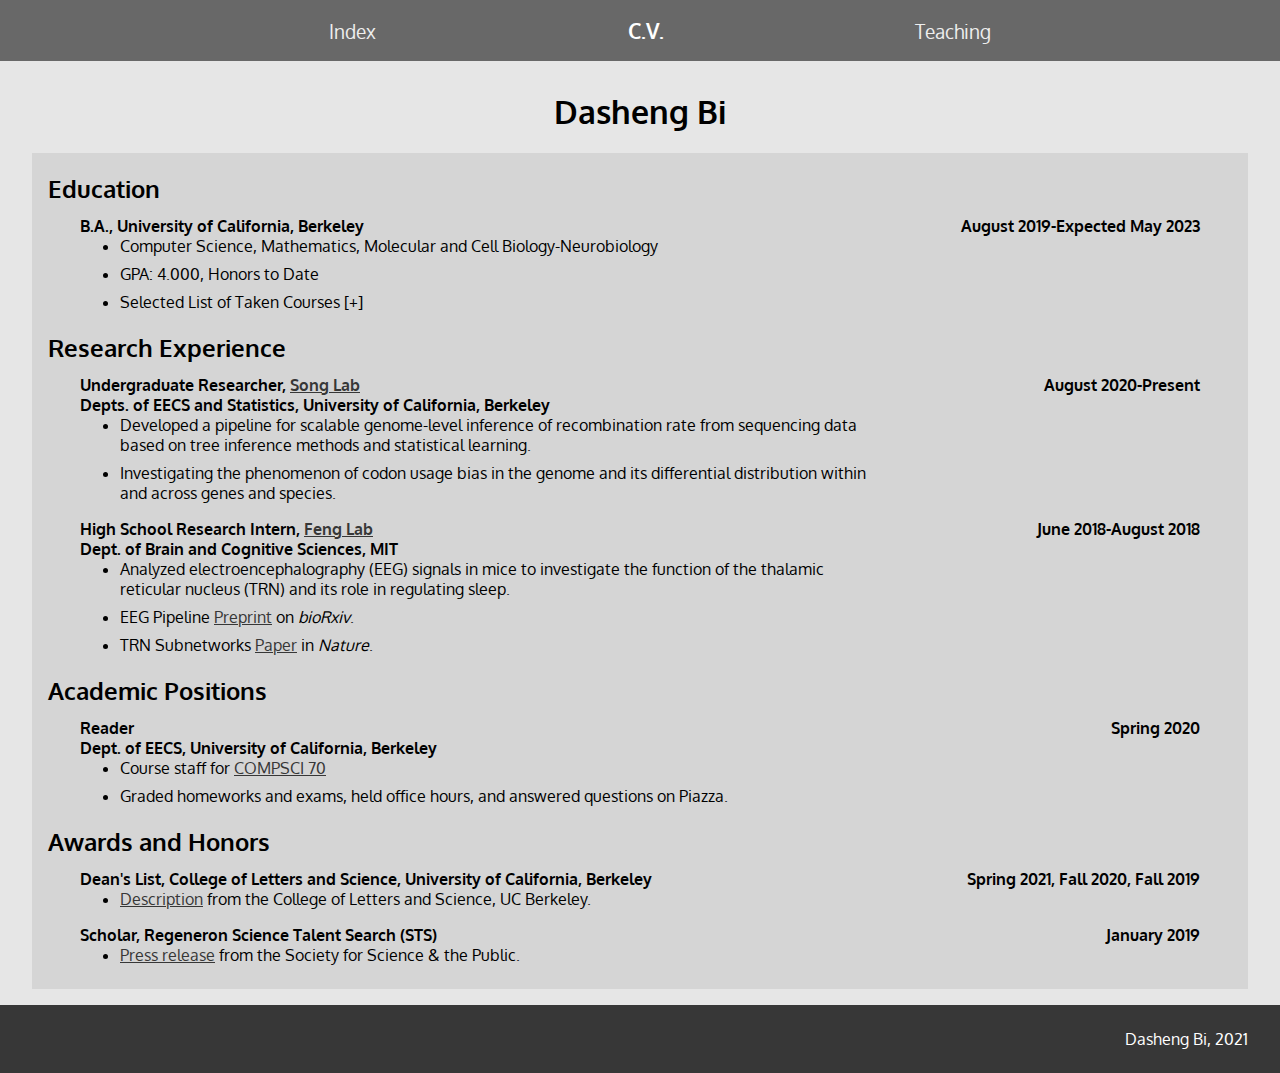
==== cv.html @ 56d829d6 "change cs70 link, comment future info" ====
<!DOCTYPE html>
<html>
<head>
	<title>
		Dasheng Bi-C.V.
	</title>
	<meta charset="utf-8">
	<link rel="stylesheet" type="text/css" href="style.css">
	<script src="script.js" async></script>
</head>

<body>
	<div class="navcont">
		<ul class="nav">
			<li class="nav"><a href="index.html">Index</a></li>
			<li class="nav"><a class="curr_nav">C.V.</a></li>
			<li class="nav"><a href="teaching.html">Teaching</a></li>
		</ul>
	</div>
	<div class="card">
		<center>
			<h1>Dasheng Bi</h1>
		</center>
		<div class="subcard">
			<h2 class="cvtitle">Education</h2>
			<div class="indent">
				<h4 class="lralign cvitem">
					B.A., University of California, Berkeley
					<span>August 2019-Expected May 2023</span>
				</h4>
				<ul class="cvlist">
					<li>Computer Science, Mathematics, Molecular and Cell Biology-Neurobiology</li>
					<li>GPA: 4.000, Honors to Date</li>
					<li id="courses_taken">
						<a class="expand">
							Selected List of Taken Courses
						</a>
						<div class="expandcontent">
							<table>
								<tr>
									<th>Computer Science</th>
									<th>Mathematics</th>
									<th>Natural Sciences</th>
								</tr>
								<tr>
									<td>
										COMPSCI 61
										<a href="https://inst.eecs.berkeley.edu/~cs61a/su20/" class="texta">A</a>
										/
										<a href="https://inst.eecs.berkeley.edu/~cs61b/sp20/" class="texta">B</a>
										/
										<a href="https://inst.eecs.berkeley.edu/~cs61c/fa20/" class="texta">C</a>
										<br>
										(Program Structures, Data Structures, Machine Structures)
									</td>
									<td>
										MATH
										<a href="https://classes.berkeley.edu/content/2020-spring-math-h53-001-lec-001" class="texta">H53</a>
										<br>
										(Honors Multivariable Calculus)
									</td>
									<td>
										PHYSICS 5
										<a href="https://classes.berkeley.edu/content/2020-spring-physics-5a-001-lec-001" class="texta">A</a>
										/
										<a href="https://classes.berkeley.edu/content/2020-fall-physics-5b-001-lec-001" class="texta">B</a>
										/
										<a href="https://classes.berkeley.edu/content/2020-fall-physics-5b-001-lec-001" class="texta">BL</a>
										<br>
										(Mechanics and Relativity, Electromagnetism and Optics, Lab)
									</td>
								</tr>
								<tr>
									<td>
										COMPSCI <a href="https://inst.eecs.berkeley.edu/~cs70/su20/" class="texta">70</a>
										<br>
										(Discrete Math and Probability Theory)
									</td>
									<td>
										MATH <a href="https://math.berkeley.edu/~nikhil/courses/54.s20/" class="texta">54</a>
										<br>
										(Linear Algebra and Differential Equations)
									</td>
									<td>
										CHEM 3<a href="https://classes.berkeley.edu/content/2020-spring-chem-3a-001-lec-001" class="texta">A</a>
										/
										<a href="https://classes.berkeley.edu/content/2020-summer-chem-3b-001-lec-001" class="texta">B</a>
										/
										<a href="https://classes.berkeley.edu/content/2020-spring-chem-3al-001-lec-001" class="texta">AL</a>
										/
										<a href="https://classes.berkeley.edu/content/2020-fall-chem-3bl-002-lec-002" class="texta">BL</a>
										<br>
										(Organic Chemistry)
									</td>
								</tr>
								<tr>
									<td>
										EECS <a href="https://inst.eecs.berkeley.edu/~ee16b/sp21/" class="texta">16B</a>
										<br>
										(Designing Information Systems and Devices II)
									</td>
									<td>
										MATH <a href="https://classes.berkeley.edu/content/2020-fall-math-h104-001-lec-001" class="texta">H104</a>
										<br>
										(Honors Real Analysis)
									</td>
									<td>
										MCELLBI <a href="https://classes.berkeley.edu/content/2021-spring-mcellbi-102-001-lec-001" class="texta">102</a>
										<br>
										(Biochemistry and Molecular Biology)
									</td>
								</tr>
								<tr>
									<td>
										COMPSCI <a href="https://inst.eecs.berkeley.edu/~cs188/sp21/" class="texta">188</a>
										<br>
										(Artificial Intelligence)
									</td>
									<td>
										MATH <a href="https://classes.berkeley.edu/content/2020-fall-math-110-001-lec-001" class="texta">110</a>
										<br>
										(Linear Algebra)
									</td>
									<td>
									</td>
								</tr>
								<tr>
									<td>
									</td>
									<td>
										MATH <a href="https://classes.berkeley.edu/content/2021-spring-math-h113-001-lec-001" class="texta">H113</a>
										<br>
										(Honors Abstract Algebra)
									</td>
									<td>
									</td>
								</tr>
								<tr>
									<td>
									</td>
									<td>
										MATH <a href="https://math.berkeley.edu/~giventh/18521.html" class="texta">H185</a>
										<br>
										(Honors Complex Analysis)
									</td>
									<td>
									</td>
								</tr>
							</table>
						</div>
					</li>
				</ul>
			</div>

			<h2 class="cvtitle">Research Experience</h2>
			<div class="indent">
				<h4 class="lralign cvitem">
					Undergraduate Researcher,
					<a href="https://people.eecs.berkeley.edu/~yss/" class=texta>
						Song Lab
					</a>
					<span>August 2020-Present</span>
					<br>
					Depts. of EECS and Statistics, University of California, Berkeley
				</h4>
				<ul class="cvlist">
					<li>Developed a pipeline for scalable genome-level inference of recombination rate from sequencing data based on tree inference methods and statistical learning.</li>
					<li>Investigating the phenomenon of codon usage bias in the genome and its differential distribution within and across genes and species.</li>
				</ul>
				<h4 class="lralign cvitem">
					High School Research Intern,
					<a href="https://fenglaboratory.org/" class=texta>
						Feng Lab
					</a>
					<span>June 2018-August 2018</span>
					<br>
					Dept. of Brain and Cognitive Sciences, MIT
				</h4>
				<ul class="cvlist">
					<li>Analyzed electroencephalography (EEG) signals in mice to investigate the function of the thalamic reticular nucleus (TRN) and its role in regulating sleep.</li>
					<li>EEG Pipeline <a href="https://doi.org/10.1101/454488" class="texta">Preprint</a> on <em>bioRxiv</em>.</li>
					<li>TRN Subnetworks <a href="https://doi.org/10.1038/s41586-020-2504-5" class="texta">Paper</a> in <em>Nature</em>.</li>
				</ul>
			</div>

			<h2 class="cvtitle">Academic Positions</h2>
			<div class="indent">
<!-- 				<h4 class="lralign cvitem">
					Undergraduate Graduate Student Instructor (uGSI)
					<br>
					Dept. of EECS, University of California, Berkeley
					<span>Summer 2020</span>
				</h4>
				<ul class="cvlist">
					<li>Course staff for <a href="https://www.eecs70.org/" class="texta">COMPSCI 70</a></li>
				</ul> -->
				<h4 class="lralign cvitem">
					Reader
					<span>Spring 2020</span>
					<br>
					Dept. of EECS, University of California, Berkeley
				</h4>
				<ul class="cvlist">
					<li>Course staff for <a href="https://www.sp21.eecs70.org/" class="texta">COMPSCI 70</a></li>
					<li>Graded homeworks and exams, held office hours, and answered questions on Piazza.</li>
				</ul>
			</div>

			<h2 class="cvtitle">Awards and Honors</h2>
			<div class="indent">
				<h4 class="lralign cvitem">
					Dean's List,
					College of Letters and Science, University of California, Berkeley
					<span>Spring 2021, Fall 2020, Fall 2019</span>
				</h4>
				<ul class="cvlist">
					<li><a href="https://lsadvising.berkeley.edu/policies/deans-listhonors" class="texta">Description</a> from the College of Letters and Science, UC Berkeley.</li>
				</ul>
				<h4 class="lralign cvitem">
					Scholar,
					Regeneron Science Talent Search (STS)
					<span>January 2019</span>
				</h4>
				<ul class="cvlist">
					<li><a href="https://www.societyforscience.org/blog/300-u-s-high-school-students-named-as-scholars-in-regeneron-science-talent-search-2019/" class="texta">Press release</a> from the Society for Science & the Public.</li>
				</ul>
			</div>
		</div>
	</div>
</body>

<footer>
	<p>Dasheng Bi, 2021</p>
</footer>
</html>
---- style.css ----
@import url('https://fonts.googleapis.com/css2?family=Oxygen:wght@300&display=swap');
body {
	padding: 0;
	margin: 0;
	font-family: 'Oxygen', sans-serif;
	font-size: 100%;
    text-size-adjust: 100%; 
    -ms-text-size-adjust: 100%; 
    -moz-text-size-adjust: 100%; 
    -webkit-text-size-adjust: 100%;
}
footer {
	background-color: #373737;
	color: #FFFFFF;
	font-family: 'Oxygen', sans-serif;
	padding: 0.5em 2em;
	margin: 0;
	text-align: right;
}
.nav > a {
	font-size: 1.2em;
	text-decoration: none;
	text-align: center;
	color: #EEEEEE;
}
.nav > a.curr_nav {
	font-size: 1.3em;
	font-weight: bold;
	color: #FFFFFF;
}
.nav > a:hover {
	font-weight: bold;
}
.nav > a:visited {
	color: #EEEEEE;
}
div.navcont {
	margin: 0;
	padding: 0.1em 0.1em 0.1em 0.1em;
	background-color: #686868;
	color: #FFFFFF;
}
ul.nav {
	list-style-type: none;
	text-align: center;
}
li.nav {
	display: inline;
	padding: 0 10%;
}
div.card {
	margin: 0;
	padding: 0.5em 2em 0.5em 2em;
	background-color: #E6E6E6;
}
div.subcard {
	padding: 0.5em 1em 0.5em 1em;
	margin: 0.5em 0em;
	background-color: #D5D5D5; 
}
div.indent {
	padding: 0em 2em;
}
ul.weeks {
	list-style-type: none;
	padding: 0;
}
li.sg-week {
	margin: 1em 0em;
}
.lralign > span {
	float: right;
	font-size: inherit;
}
.light {
	font-weight: normal;
	padding: 0;
	margin: 0;
}
.cvitem {
	margin: 0;
	padding: 0;
}
.cvlist {
	margin: 0 0 0.5em 0;
}
.cvlist > li {
	width: 70%;
	padding: 0 0 0.5em 0;
}
.cvtitle {
	margin: 0.5em 0;
}
.expand {
	border: none;
	cursor: pointer;
	font-family: inherit;
	font-size: inherit;
	padding: inherit;
	background-color: transparent;
}
.expand:hover {
	font-weight: bold;
}
.expand:after {
	content: "[+]";
}
.active:after {
	content: "[-]";
}
.expandcontent {
	max-height: 0;
  	overflow: hidden;
	transition: max-height 0.5s ease-out;
	margin: 0;
}
a.texta {
	color: #373737;
}
a.texta:visited {
	color: #373737;
}
table {
	width: 100%;
}
th, td {
	padding: 0 2% 0.5em 0;
}
#courses_taken {
	width: 100%
}
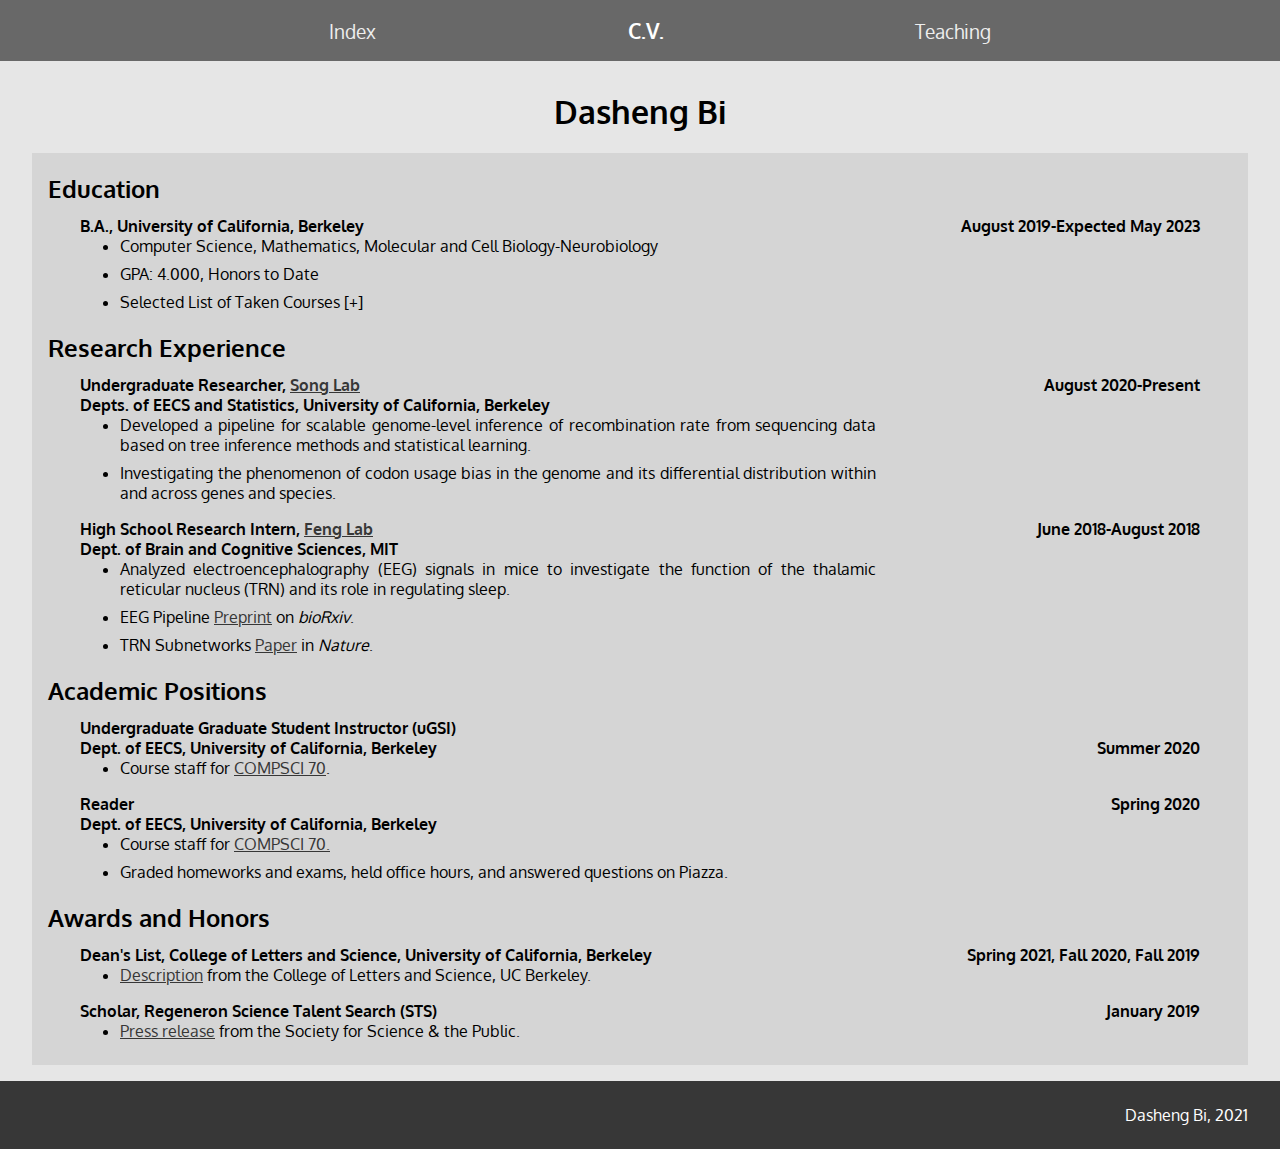
==== commit 2a7ed26f: "add imgs, update teaching" ====
--- a/cv.html
+++ b/cv.html
@@ -185,15 +185,15 @@
 
 			<h2 class="cvtitle">Academic Positions</h2>
 			<div class="indent">
-<!-- 				<h4 class="lralign cvitem">
+				<h4 class="lralign cvitem">
 					Undergraduate Graduate Student Instructor (uGSI)
 					<br>
 					Dept. of EECS, University of California, Berkeley
 					<span>Summer 2020</span>
 				</h4>
 				<ul class="cvlist">
-					<li>Course staff for <a href="https://www.eecs70.org/" class="texta">COMPSCI 70</a></li>
-				</ul> -->
+					<li>Course staff for <a href="https://www.eecs70.org/" class="texta">COMPSCI 70</a>.</li>
+				</ul>
 				<h4 class="lralign cvitem">
 					Reader
 					<span>Spring 2020</span>
@@ -201,7 +201,7 @@
 					Dept. of EECS, University of California, Berkeley
 				</h4>
 				<ul class="cvlist">
-					<li>Course staff for <a href="https://www.sp21.eecs70.org/" class="texta">COMPSCI 70</a></li>
+					<li>Course staff for <a href="https://www.sp21.eecs70.org/" class="texta">COMPSCI 70.</a></li>
 					<li>Graded homeworks and exams, held office hours, and answered questions on Piazza.</li>
 				</ul>
 			</div>
--- a/style.css
+++ b/style.css
@@ -4,6 +4,7 @@
 	margin: 0;
 	font-family: 'Oxygen', sans-serif;
 	font-size: 100%;
+	text-align: justify;
     text-size-adjust: 100%; 
     -ms-text-size-adjust: 100%; 
     -moz-text-size-adjust: 100%; 
@@ -96,17 +97,16 @@
 	cursor: pointer;
 	font-family: inherit;
 	font-size: inherit;
-	padding: inherit;
 	background-color: transparent;
 }
 .expand:hover {
 	font-weight: bold;
 }
 .expand:after {
-	content: "[+]";
+	content: " [+]";
 }
 .active:after {
-	content: "[-]";
+	content: " [-]";
 }
 .expandcontent {
 	max-height: 0;
@@ -120,12 +120,41 @@
 a.texta:visited {
 	color: #373737;
 }
-table {
+#courses_taken table {
 	width: 100%;
 }
-th, td {
+#courses_taken th,
+#courses_taken td {
 	padding: 0 2% 0.5em 0;
 }
 #courses_taken {
-	width: 100%
+	width: 100%;
 }
+.photographs {
+	table-layout: fixed;
+	width: 100%;
+}
+td.pic {
+	width: 60%;
+	padding-bottom: 2%;
+}
+.photographs td img{
+	max-width: 100%;
+	margin: auto;
+	display: block;
+}
+.photographs td > p {
+	padding: 0 0 0 10%;
+}
+.emph {
+	font-weight: bold;
+}
+.red {
+	color: #BB0000;
+}
+.underline {
+	text-decoration: underline;
+}
+.left-70 {
+	padding-right: 30%;
+}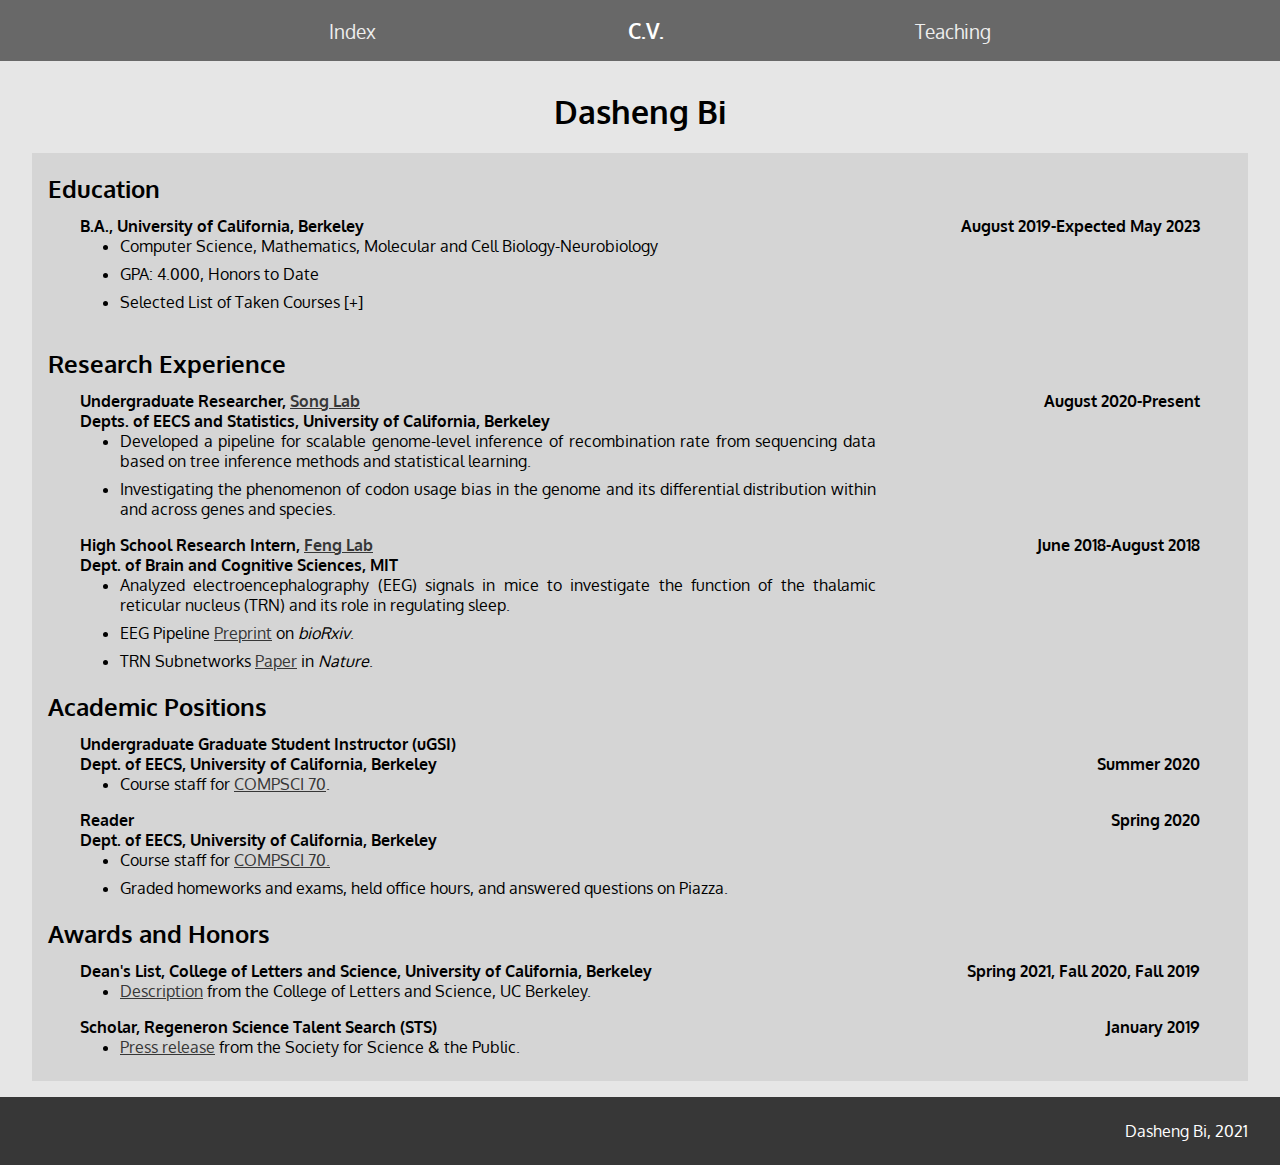
==== commit 6c15eda6: "add fa21 courses" ====
--- a/cv.html
+++ b/cv.html
@@ -51,7 +51,7 @@
 										/
 										<a href="https://inst.eecs.berkeley.edu/~cs61c/fa20/" class="texta">C</a>
 										<br>
-										(Program Structures, Data Structures, Machine Structures)
+										(Program/Data/Machine Structures)
 									</td>
 									<td>
 										MATH
@@ -67,7 +67,7 @@
 										/
 										<a href="https://classes.berkeley.edu/content/2020-fall-physics-5b-001-lec-001" class="texta">BL</a>
 										<br>
-										(Mechanics and Relativity, Electromagnetism and Optics, Lab)
+										(Mechanics and SR/EM and Optics/Lab)
 									</td>
 								</tr>
 								<tr>
@@ -90,14 +90,14 @@
 										/
 										<a href="https://classes.berkeley.edu/content/2020-fall-chem-3bl-002-lec-002" class="texta">BL</a>
 										<br>
-										(Organic Chemistry)
+										(Organic Chemistry with Lab)
 									</td>
 								</tr>
 								<tr>
 									<td>
 										EECS <a href="https://inst.eecs.berkeley.edu/~ee16b/sp21/" class="texta">16B</a>
 										<br>
-										(Designing Information Systems and Devices II)
+										(Linear Algebra, Circuits)
 									</td>
 									<td>
 										MATH <a href="https://classes.berkeley.edu/content/2020-fall-math-h104-001-lec-001" class="texta">H104</a>
@@ -107,7 +107,7 @@
 									<td>
 										MCELLBI <a href="https://classes.berkeley.edu/content/2021-spring-mcellbi-102-001-lec-001" class="texta">102</a>
 										<br>
-										(Biochemistry and Molecular Biology)
+										(Biochemistry, Molecular Biology)
 									</td>
 								</tr>
 								<tr>
@@ -122,10 +122,16 @@
 										(Linear Algebra)
 									</td>
 									<td>
-									</td>
-								</tr>
-								<tr>
-									<td>
+										MCELLBI <a href="https://classes.berkeley.edu/content/2021-summer-mcellbi-104-001-lec-001" class="texta">104</a>
+										<br>
+										(Genetics, Genomics, Cell Biology)
+									</td>
+								</tr>
+								<tr>
+									<td>
+										COMPSCI <a href="https://inst.eecs.berkeley.edu/~cs170/fa21/" class="texta">170</a>
+										<br>
+										(Algorithms)
 									</td>
 									<td>
 										MATH <a href="https://classes.berkeley.edu/content/2021-spring-math-h113-001-lec-001" class="texta">H113</a>
@@ -133,10 +139,16 @@
 										(Honors Abstract Algebra)
 									</td>
 									<td>
-									</td>
-								</tr>
-								<tr>
-									<td>
+										MCELLBI <a href="https://classes.berkeley.edu/content/2021-fall-mcellbi-160-001-lec-001" class="texta">160</a>
+										<br>
+										(Cellular and Molecular Neurobiology)
+									</td>
+								</tr>
+								<tr>
+									<td>
+										COMPSCI <a href="https://www.eecs189.org/" class="texta">189</a>
+										<br>
+										(Machine Learning)
 									</td>
 									<td>
 										MATH <a href="https://math.berkeley.edu/~giventh/18521.html" class="texta">H185</a>
@@ -144,6 +156,23 @@
 										(Honors Complex Analysis)
 									</td>
 									<td>
+										MCELLBI <a href="https://classes.berkeley.edu/content/2021-fall-mcellbi-166-001-lec-001" class="texta">166</a>
+										<br>
+										(Biophysical Neurobiology)
+									</td>
+								</tr>
+								<tr>
+									<td>
+									</td>
+									<td>
+										MATH <a href="https://math.berkeley.edu/~giventh/18521.html" class="texta">202A</a>
+										<br>
+										(Topology and Analysis)
+									</td>
+									<td>
+										CMPBIO <a href="https://classes.berkeley.edu/content/2021-fall-cmpbio-290-001-lec-001" class="texta">290</a>
+										<br>
+										(Seminar in Computational Methods for Single-Cell Genomics and Immunology)
 									</td>
 								</tr>
 							</table>
--- a/style.css
+++ b/style.css
@@ -112,7 +112,7 @@
 	max-height: 0;
   	overflow: hidden;
 	transition: max-height 0.5s ease-out;
-	margin: 0;
+	margin: 0.5em 0;
 }
 a.texta {
 	color: #373737;
@@ -122,6 +122,7 @@
 }
 #courses_taken table {
 	width: 100%;
+	table-layout: fixed;
 }
 #courses_taken th,
 #courses_taken td {
@@ -157,4 +158,26 @@
 }
 .left-70 {
 	padding-right: 30%;
+}
+.borderedtable {
+	border-bottom: 0.1em solid #7E7E7E;
+	border-collapse: collapse;
+}
+.borderedtable td.links {
+	width: 20%;
+}
+.borderedtable td {
+	border-bottom: 0.1em solid #7E7E7E;
+	border-collapse: collapse;
+	padding: 0.5em 1em;
+	text-align: center;
+}
+.borderedtable th {
+	border: 0.1em solid #7E7E7E;
+	background-color: #7E7E7E;
+	color: #EAEAEA;
+	border-collapse: collapse;
+	padding: 0.5em 1em;
+	font-weight: normal;
+	text-align: center;
 }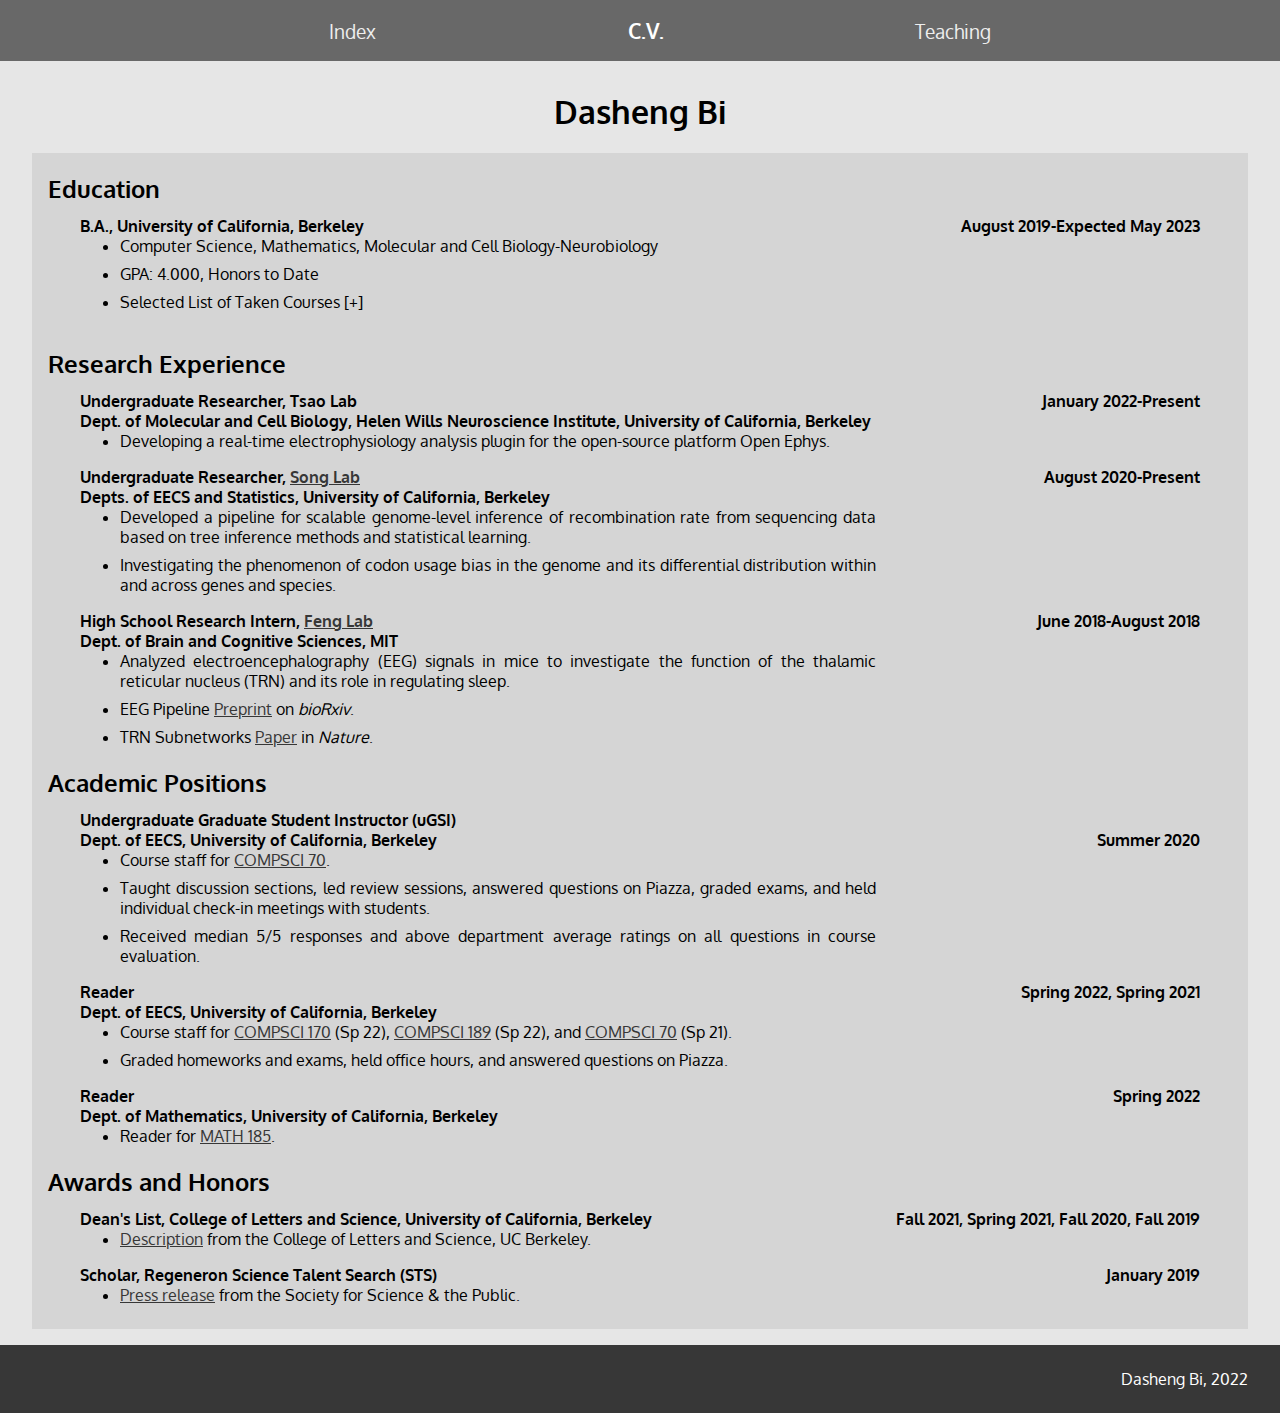
==== commit 1e18715f: "update for sp22" ====
--- a/cv.html
+++ b/cv.html
@@ -165,7 +165,7 @@
 									<td>
 									</td>
 									<td>
-										MATH <a href="https://math.berkeley.edu/~giventh/18521.html" class="texta">202A</a>
+										MATH <a href="https://math.berkeley.edu/~rieffel/202AannF21.html" class="texta">202A</a>
 										<br>
 										(Topology and Analysis)
 									</td>
@@ -183,6 +183,16 @@
 
 			<h2 class="cvtitle">Research Experience</h2>
 			<div class="indent">
+				<h4 class="lralign cvitem">
+					Undergraduate Researcher,
+					Tsao Lab
+					<span>January 2022-Present</span>
+					<br>
+					Dept. of Molecular and Cell Biology, Helen Wills Neuroscience Institute, University of California, Berkeley
+				</h4>
+				<ul class="cvlist">
+					<li>Developing a real-time electrophysiology analysis plugin for the open-source platform Open Ephys.</li>
+				</ul>
 				<h4 class="lralign cvitem">
 					Undergraduate Researcher,
 					<a href="https://people.eecs.berkeley.edu/~yss/" class=texta>
@@ -221,17 +231,28 @@
 					<span>Summer 2020</span>
 				</h4>
 				<ul class="cvlist">
-					<li>Course staff for <a href="https://www.eecs70.org/" class="texta">COMPSCI 70</a>.</li>
+					<li>Course staff for <a href="https://www.su21.eecs70.org/" class="texta">COMPSCI 70</a>.</li>
+					<li>Taught discussion sections, led review sessions, answered questions on Piazza, graded exams, and held individual check-in meetings with students.</li>
+					<li>Received median 5/5 responses and above department average ratings on all questions in course evaluation.</li>
 				</ul>
 				<h4 class="lralign cvitem">
 					Reader
-					<span>Spring 2020</span>
+					<span>Spring 2022, Spring 2021</span>
 					<br>
 					Dept. of EECS, University of California, Berkeley
 				</h4>
 				<ul class="cvlist">
-					<li>Course staff for <a href="https://www.sp21.eecs70.org/" class="texta">COMPSCI 70.</a></li>
+					<li>Course staff for <a href="https://cs170.org/" class="texta">COMPSCI 170</a> (Sp 22), <a href="https://www.eecs189.org/" class="texta">COMPSCI 189</a> (Sp 22), and <a href="https://www.sp21.eecs70.org/" class="texta">COMPSCI 70</a> (Sp 21).</li>
 					<li>Graded homeworks and exams, held office hours, and answered questions on Piazza.</li>
+				</ul>
+				<h4 class="lralign cvitem">
+					Reader
+					<span>Spring 2022</span>
+					<br>
+					Dept. of Mathematics, University of California, Berkeley
+				</h4>
+				<ul class="cvlist">
+					<li>Reader for <a href="https://classes.berkeley.edu/content/2022-spring-math-185-001-lec-001" class="texta">MATH 185</a>.</li>
 				</ul>
 			</div>
 
@@ -240,7 +261,7 @@
 				<h4 class="lralign cvitem">
 					Dean's List,
 					College of Letters and Science, University of California, Berkeley
-					<span>Spring 2021, Fall 2020, Fall 2019</span>
+					<span>Fall 2021, Spring 2021, Fall 2020, Fall 2019</span>
 				</h4>
 				<ul class="cvlist">
 					<li><a href="https://lsadvising.berkeley.edu/policies/deans-listhonors" class="texta">Description</a> from the College of Letters and Science, UC Berkeley.</li>
@@ -259,6 +280,6 @@
 </body>
 
 <footer>
-	<p>Dasheng Bi, 2021</p>
+	<p>Dasheng Bi, 2022</p>
 </footer>
 </html>
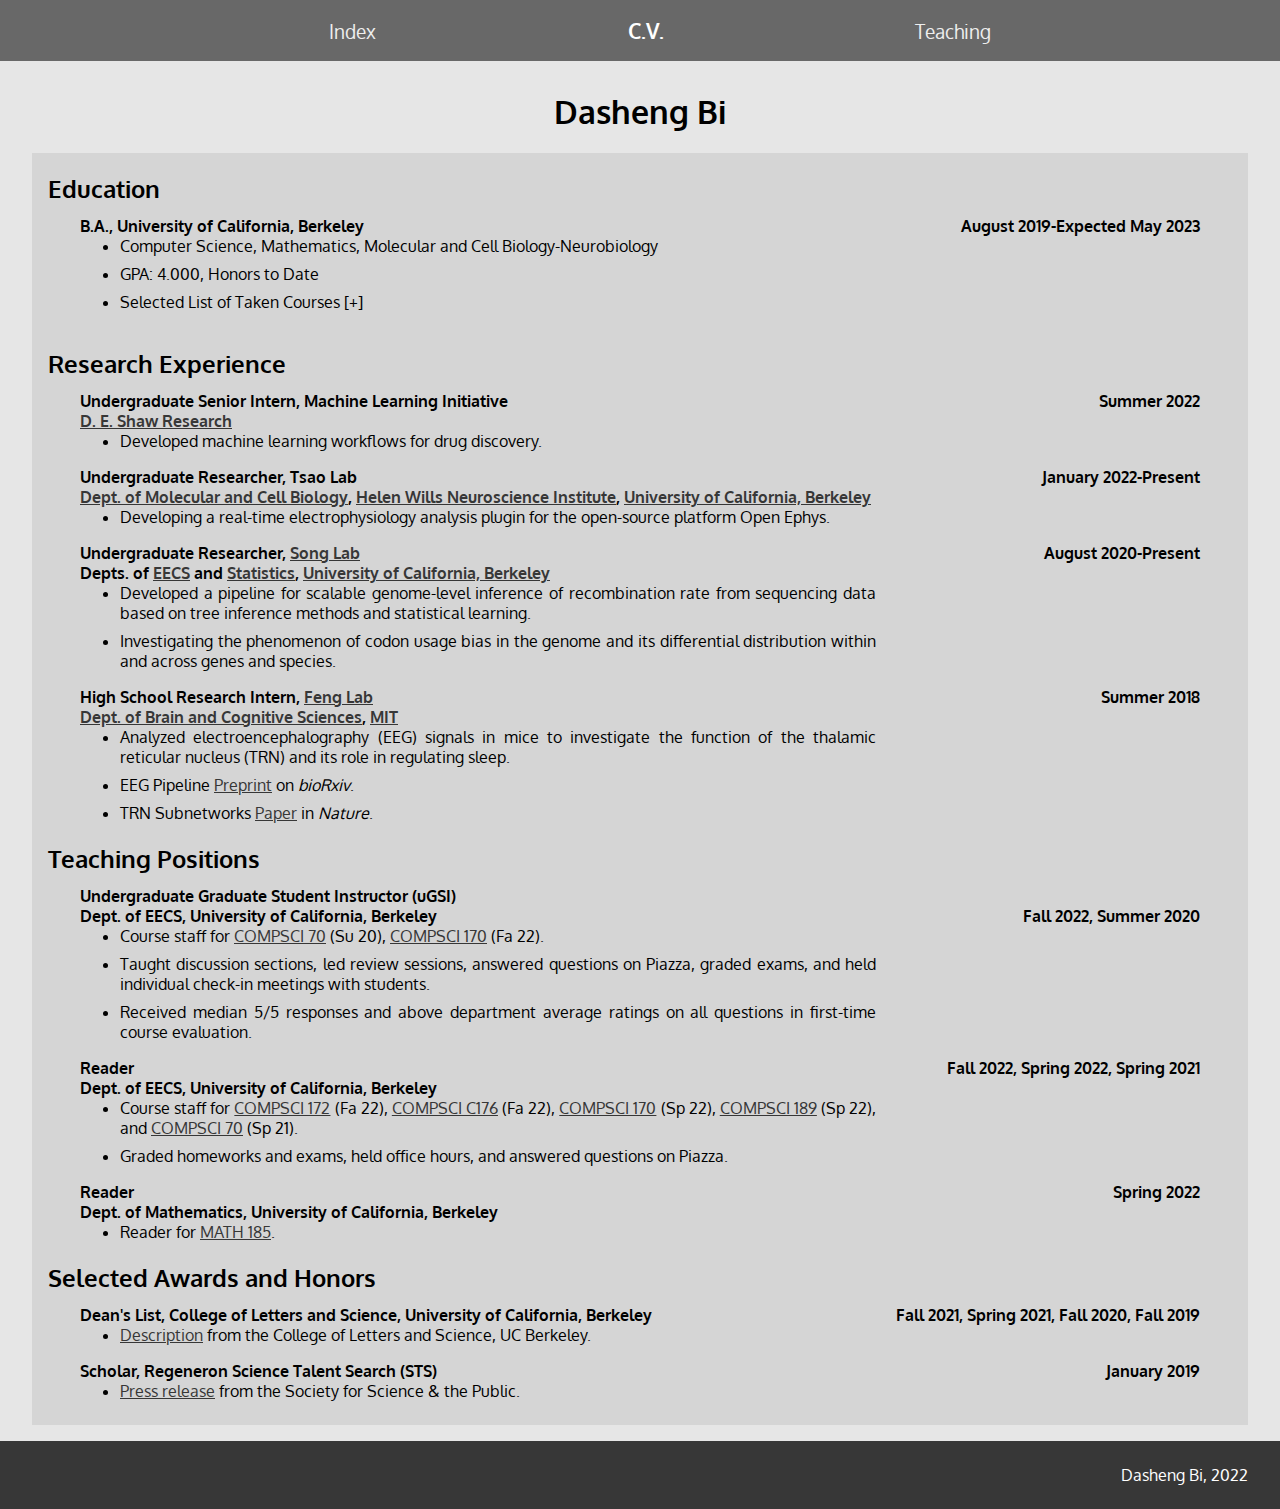
==== commit 6cbd37c0: "su22 update" ====
--- a/cv.html
+++ b/cv.html
@@ -45,134 +45,162 @@
 								<tr>
 									<td>
 										COMPSCI 61
-										<a href="https://inst.eecs.berkeley.edu/~cs61a/su20/" class="texta">A</a>
-										/
-										<a href="https://inst.eecs.berkeley.edu/~cs61b/sp20/" class="texta">B</a>
-										/
-										<a href="https://inst.eecs.berkeley.edu/~cs61c/fa20/" class="texta">C</a>
+										<a href="https://inst.eecs.berkeley.edu/~cs61a/su20/" class="texta b">A</a>
+										/
+										<a href="https://inst.eecs.berkeley.edu/~cs61b/sp20/" class="texta b">B</a>
+										/
+										<a href="https://inst.eecs.berkeley.edu/~cs61c/fa20/" class="texta b">C</a>
 										<br>
 										(Program/Data/Machine Structures)
 									</td>
 									<td>
 										MATH
-										<a href="https://classes.berkeley.edu/content/2020-spring-math-h53-001-lec-001" class="texta">H53</a>
+										<a href="https://classes.berkeley.edu/content/2020-spring-math-h53-001-lec-001" class="texta b">H53</a>
 										<br>
 										(Honors Multivariable Calculus)
 									</td>
 									<td>
 										PHYSICS 5
-										<a href="https://classes.berkeley.edu/content/2020-spring-physics-5a-001-lec-001" class="texta">A</a>
-										/
-										<a href="https://classes.berkeley.edu/content/2020-fall-physics-5b-001-lec-001" class="texta">B</a>
-										/
-										<a href="https://classes.berkeley.edu/content/2020-fall-physics-5b-001-lec-001" class="texta">BL</a>
+										<a href="https://classes.berkeley.edu/content/2020-spring-physics-5a-001-lec-001" class="texta b">A</a>
+										/
+										<a href="https://classes.berkeley.edu/content/2020-fall-physics-5b-001-lec-001" class="texta b">B</a>
+										/
+										<a href="https://classes.berkeley.edu/content/2020-fall-physics-5b-001-lec-001" class="texta b">BL</a>
 										<br>
 										(Mechanics and SR/EM and Optics/Lab)
 									</td>
 								</tr>
 								<tr>
 									<td>
-										COMPSCI <a href="https://inst.eecs.berkeley.edu/~cs70/su20/" class="texta">70</a>
+										COMPSCI <a href="https://inst.eecs.berkeley.edu/~cs70/su20/" class="texta b">70</a>
 										<br>
 										(Discrete Math and Probability Theory)
 									</td>
 									<td>
-										MATH <a href="https://math.berkeley.edu/~nikhil/courses/54.s20/" class="texta">54</a>
+										MATH <a href="https://math.berkeley.edu/~nikhil/courses/54.s20/" class="texta b">54</a>
 										<br>
 										(Linear Algebra and Differential Equations)
 									</td>
 									<td>
-										CHEM 3<a href="https://classes.berkeley.edu/content/2020-spring-chem-3a-001-lec-001" class="texta">A</a>
-										/
-										<a href="https://classes.berkeley.edu/content/2020-summer-chem-3b-001-lec-001" class="texta">B</a>
-										/
-										<a href="https://classes.berkeley.edu/content/2020-spring-chem-3al-001-lec-001" class="texta">AL</a>
-										/
-										<a href="https://classes.berkeley.edu/content/2020-fall-chem-3bl-002-lec-002" class="texta">BL</a>
+										CHEM 3 <a href="https://classes.berkeley.edu/content/2020-spring-chem-3a-001-lec-001" class="texta b">A</a>
+										/
+										<a href="https://classes.berkeley.edu/content/2020-summer-chem-3b-001-lec-001" class="texta b">B</a>
+										/
+										<a href="https://classes.berkeley.edu/content/2020-spring-chem-3al-001-lec-001" class="texta b">AL</a>
+										/
+										<a href="https://classes.berkeley.edu/content/2020-fall-chem-3bl-002-lec-002" class="texta b">BL</a>
 										<br>
 										(Organic Chemistry with Lab)
 									</td>
 								</tr>
 								<tr>
 									<td>
-										EECS <a href="https://inst.eecs.berkeley.edu/~ee16b/sp21/" class="texta">16B</a>
+										EECS <a href="https://inst.eecs.berkeley.edu/~ee16b/sp21/" class="texta b">16B</a>
 										<br>
 										(Linear Algebra, Circuits)
 									</td>
 									<td>
-										MATH <a href="https://classes.berkeley.edu/content/2020-fall-math-h104-001-lec-001" class="texta">H104</a>
+										MATH <a href="https://classes.berkeley.edu/content/2020-fall-math-h104-001-lec-001" class="texta b">H104</a>
 										<br>
 										(Honors Real Analysis)
 									</td>
 									<td>
-										MCELLBI <a href="https://classes.berkeley.edu/content/2021-spring-mcellbi-102-001-lec-001" class="texta">102</a>
+										MCELLBI <a href="https://classes.berkeley.edu/content/2021-spring-mcellbi-102-001-lec-001" class="texta b">102</a>
 										<br>
 										(Biochemistry, Molecular Biology)
 									</td>
 								</tr>
 								<tr>
 									<td>
-										COMPSCI <a href="https://inst.eecs.berkeley.edu/~cs188/sp21/" class="texta">188</a>
+										COMPSCI <a href="https://inst.eecs.berkeley.edu/~cs188/sp21/" class="texta b">188</a>
 										<br>
 										(Artificial Intelligence)
 									</td>
 									<td>
-										MATH <a href="https://classes.berkeley.edu/content/2020-fall-math-110-001-lec-001" class="texta">110</a>
+										MATH <a href="https://classes.berkeley.edu/content/2020-fall-math-110-001-lec-001" class="texta b">110</a>
 										<br>
 										(Linear Algebra)
 									</td>
 									<td>
-										MCELLBI <a href="https://classes.berkeley.edu/content/2021-summer-mcellbi-104-001-lec-001" class="texta">104</a>
+										MCELLBI <a href="https://classes.berkeley.edu/content/2021-summer-mcellbi-104-001-lec-001" class="texta b">104</a>
 										<br>
 										(Genetics, Genomics, Cell Biology)
 									</td>
 								</tr>
 								<tr>
 									<td>
-										COMPSCI <a href="https://inst.eecs.berkeley.edu/~cs170/fa21/" class="texta">170</a>
+										COMPSCI <a href="https://inst.eecs.berkeley.edu/~cs170/fa21/" class="texta b">170</a>
 										<br>
 										(Algorithms)
 									</td>
 									<td>
-										MATH <a href="https://classes.berkeley.edu/content/2021-spring-math-h113-001-lec-001" class="texta">H113</a>
+										MATH <a href="https://classes.berkeley.edu/content/2021-spring-math-h113-001-lec-001" class="texta b">H113</a>
 										<br>
 										(Honors Abstract Algebra)
 									</td>
 									<td>
-										MCELLBI <a href="https://classes.berkeley.edu/content/2021-fall-mcellbi-160-001-lec-001" class="texta">160</a>
+										MCELLBI <a href="https://classes.berkeley.edu/content/2021-fall-mcellbi-160-001-lec-001" class="texta b">160</a>
 										<br>
 										(Cellular and Molecular Neurobiology)
 									</td>
 								</tr>
 								<tr>
 									<td>
-										COMPSCI <a href="https://www.eecs189.org/" class="texta">189</a>
+										COMPSCI <a href="https://www.eecs189.org/" class="texta b">189</a>
 										<br>
 										(Machine Learning)
 									</td>
 									<td>
-										MATH <a href="https://math.berkeley.edu/~giventh/18521.html" class="texta">H185</a>
+										MATH <a href="https://math.berkeley.edu/~giventh/18521.html" class="texta b">H185</a>
 										<br>
 										(Honors Complex Analysis)
 									</td>
 									<td>
-										MCELLBI <a href="https://classes.berkeley.edu/content/2021-fall-mcellbi-166-001-lec-001" class="texta">166</a>
+										MCELLBI <a href="https://classes.berkeley.edu/content/2021-fall-mcellbi-166-001-lec-001" class="texta b">166</a>
 										<br>
 										(Biophysical Neurobiology)
 									</td>
 								</tr>
 								<tr>
 									<td>
-									</td>
-									<td>
-										MATH <a href="https://math.berkeley.edu/~rieffel/202AannF21.html" class="texta">202A</a>
+										COMPSCI <a href="https://classes.berkeley.edu/content/2022-spring-compsci-172-001-lec-001" class="texta b">172</a>
+										<br>
+										(Computability and Complexity)
+									</td>
+									<td>
+										MATH <a href="https://math.berkeley.edu/~rieffel/202AannF21.html" class="texta b">202A</a>
 										<br>
 										(Topology and Analysis)
 									</td>
 									<td>
-										CMPBIO <a href="https://classes.berkeley.edu/content/2021-fall-cmpbio-290-001-lec-001" class="texta">290</a>
+										CMPBIO <a href="https://classes.berkeley.edu/content/2021-fall-cmpbio-290-001-lec-001" class="texta b">290</a>
 										<br>
 										(Seminar in Computational Methods for Single-Cell Genomics and Immunology)
+									</td>
+								</tr>
+								<tr>
+									<td>
+										COMPSCI <a href="https://classes.berkeley.edu/content/2022-spring-compsci-174-001-lec-001" class="texta b">172</a>
+										<br>
+										(Randomized Algorithms)
+									</td>
+									<td>
+									</td>
+									<td>
+										MCELLBI 161 <a href="https://classes.berkeley.edu/content/2022-spring-mcellbi-161-001-lec-001" class="texta b">290</a>
+										<br>
+										(Systems Neuroscience)
+									</td>
+								</tr>
+								<tr>
+									<td>
+										COMPSCI <a href="https://classes.berkeley.edu/content/2022-spring-compsci-194-198-lec-198" class="texta b">194-198</a>
+										<br>
+										(Network Models and Algorithms)
+									</td>
+									<td>
+									</td>
+									<td>
 									</td>
 								</tr>
 							</table>
@@ -184,11 +212,20 @@
 			<h2 class="cvtitle">Research Experience</h2>
 			<div class="indent">
 				<h4 class="lralign cvitem">
+					Undergraduate Senior Intern, Machine Learning Initiative
+					<span>Summer 2022</span>
+					<br>
+					<a href="https://www.deshawresearch.com/" class=texta>D. E. Shaw Research</a>
+				</h4>
+				<ul class="cvlist">
+					<li>Developed machine learning workflows for drug discovery.</li>
+				</ul>
+				<h4 class="lralign cvitem">
 					Undergraduate Researcher,
 					Tsao Lab
 					<span>January 2022-Present</span>
 					<br>
-					Dept. of Molecular and Cell Biology, Helen Wills Neuroscience Institute, University of California, Berkeley
+					<a href="https://mcb.berkeley.edu/" class=texta>Dept. of Molecular and Cell Biology</a>, <a href="https://live-helen-wills-neuroscience-institute.pantheon.berkeley.edu/" class=texta>Helen Wills Neuroscience Institute</a>, <a href="https://www.berkeley.edu/" class=texta>University of California, Berkeley</a>
 				</h4>
 				<ul class="cvlist">
 					<li>Developing a real-time electrophysiology analysis plugin for the open-source platform Open Ephys.</li>
@@ -200,7 +237,7 @@
 					</a>
 					<span>August 2020-Present</span>
 					<br>
-					Depts. of EECS and Statistics, University of California, Berkeley
+					Depts. of <a href="https://eecs.berkeley.edu/" class=texta>EECS</a> and <a href="https://statistics.berkeley.edu/" class=texta>Statistics</a>, <a href="https://www.berkeley.edu/" class=texta>University of California, Berkeley</a>
 				</h4>
 				<ul class="cvlist">
 					<li>Developed a pipeline for scalable genome-level inference of recombination rate from sequencing data based on tree inference methods and statistical learning.</li>
@@ -211,9 +248,9 @@
 					<a href="https://fenglaboratory.org/" class=texta>
 						Feng Lab
 					</a>
-					<span>June 2018-August 2018</span>
-					<br>
-					Dept. of Brain and Cognitive Sciences, MIT
+					<span>Summer 2018</span>
+					<br>
+					<a href="https://bcs.mit.edu/" class=texta>Dept. of Brain and Cognitive Sciences</a>, <a href="https://web.mit.edu/" class=texta>MIT</a>
 				</h4>
 				<ul class="cvlist">
 					<li>Analyzed electroencephalography (EEG) signals in mice to investigate the function of the thalamic reticular nucleus (TRN) and its role in regulating sleep.</li>
@@ -222,27 +259,27 @@
 				</ul>
 			</div>
 
-			<h2 class="cvtitle">Academic Positions</h2>
+			<h2 class="cvtitle">Teaching Positions</h2>
 			<div class="indent">
 				<h4 class="lralign cvitem">
 					Undergraduate Graduate Student Instructor (uGSI)
 					<br>
 					Dept. of EECS, University of California, Berkeley
-					<span>Summer 2020</span>
-				</h4>
-				<ul class="cvlist">
-					<li>Course staff for <a href="https://www.su21.eecs70.org/" class="texta">COMPSCI 70</a>.</li>
+					<span>Fall 2022, Summer 2020</span>
+				</h4>
+				<ul class="cvlist">
+					<li>Course staff for <a href="https://www.su21.eecs70.org/" class="texta">COMPSCI 70</a> (Su 20), <a href="https://cs170.org/" class=texta>COMPSCI 170</a> (Fa 22).</li>
 					<li>Taught discussion sections, led review sessions, answered questions on Piazza, graded exams, and held individual check-in meetings with students.</li>
-					<li>Received median 5/5 responses and above department average ratings on all questions in course evaluation.</li>
+					<li>Received median 5/5 responses and above department average ratings on all questions in first-time course evaluation.</li>
 				</ul>
 				<h4 class="lralign cvitem">
 					Reader
-					<span>Spring 2022, Spring 2021</span>
+					<span>Fall 2022, Spring 2022, Spring 2021</span>
 					<br>
 					Dept. of EECS, University of California, Berkeley
 				</h4>
 				<ul class="cvlist">
-					<li>Course staff for <a href="https://cs170.org/" class="texta">COMPSCI 170</a> (Sp 22), <a href="https://www.eecs189.org/" class="texta">COMPSCI 189</a> (Sp 22), and <a href="https://www.sp21.eecs70.org/" class="texta">COMPSCI 70</a> (Sp 21).</li>
+					<li>Course staff for <a href="https://classes.berkeley.edu/content/2022-fall-compsci-172-001-lec-001" class=texta>COMPSCI 172</a> (Fa 22), <a href="https://classes.berkeley.edu/content/2022-fall-compsci-c176-001-lec-001" class=texta>COMPSCI C176</a> (Fa 22), <a href="https://cs170.org/" class="texta">COMPSCI 170</a> (Sp 22), <a href="https://www.eecs189.org/" class="texta">COMPSCI 189</a> (Sp 22), and <a href="https://www.sp21.eecs70.org/" class="texta">COMPSCI 70</a> (Sp 21).</li>
 					<li>Graded homeworks and exams, held office hours, and answered questions on Piazza.</li>
 				</ul>
 				<h4 class="lralign cvitem">
@@ -256,7 +293,7 @@
 				</ul>
 			</div>
 
-			<h2 class="cvtitle">Awards and Honors</h2>
+			<h2 class="cvtitle">Selected Awards and Honors</h2>
 			<div class="indent">
 				<h4 class="lralign cvitem">
 					Dean's List,
--- a/style.css
+++ b/style.css
@@ -120,6 +120,9 @@
 a.texta:visited {
 	color: #373737;
 }
+a.b {
+	font-weight: bold;
+}
 #courses_taken table {
 	width: 100%;
 	table-layout: fixed;
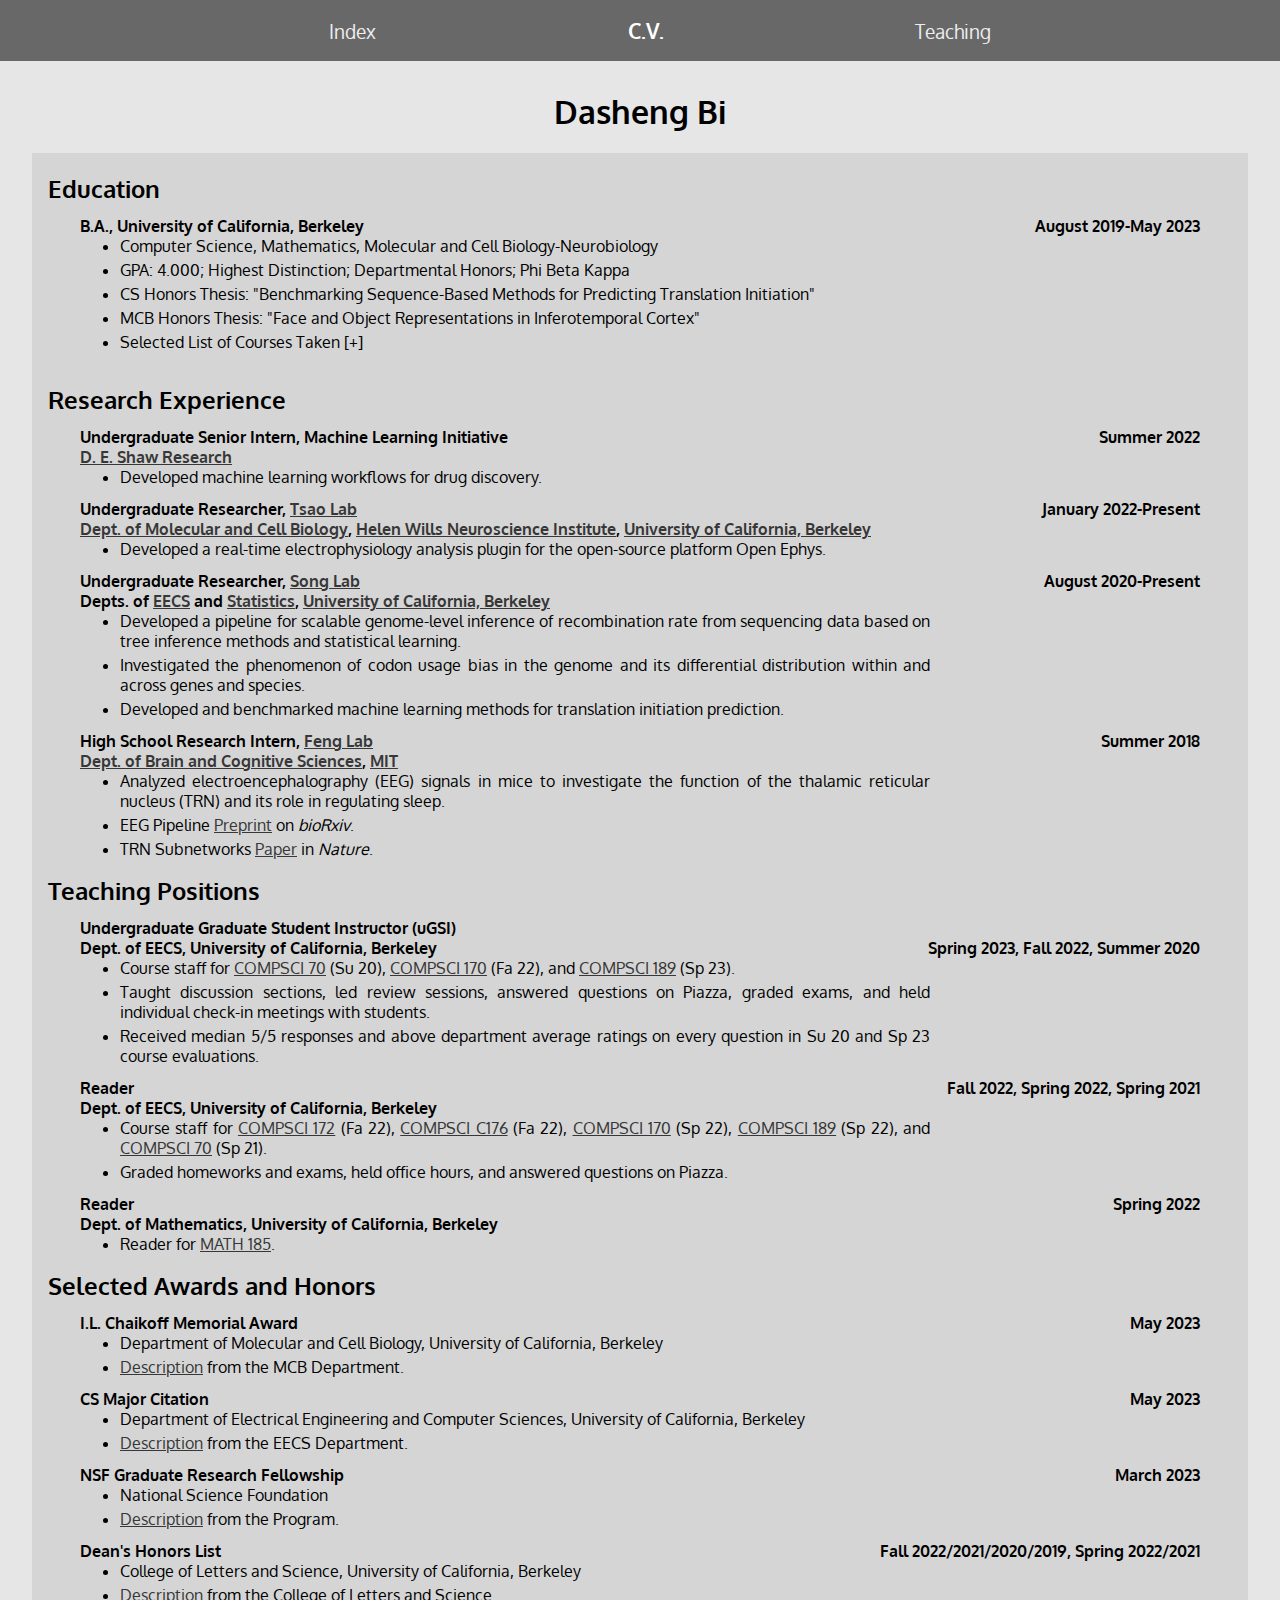
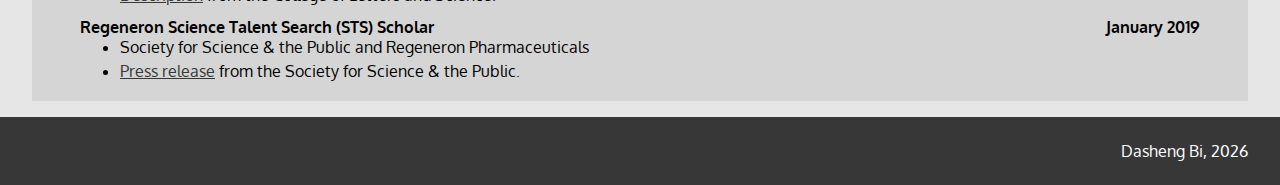
==== commit 61c06aa2: "sp23 update" ====
--- a/cv.html
+++ b/cv.html
@@ -26,14 +26,16 @@
 			<div class="indent">
 				<h4 class="lralign cvitem">
 					B.A., University of California, Berkeley
-					<span>August 2019-Expected May 2023</span>
+					<span>August 2019-May 2023</span>
 				</h4>
 				<ul class="cvlist">
 					<li>Computer Science, Mathematics, Molecular and Cell Biology-Neurobiology</li>
-					<li>GPA: 4.000, Honors to Date</li>
+					<li>GPA: 4.000; Highest Distinction; Departmental Honors; Phi Beta Kappa</li>
+					<li>CS Honors Thesis: "Benchmarking Sequence-Based Methods for Predicting Translation Initiation"</li>
+					<li>MCB Honors Thesis: "Face and Object Representations in Inferotemporal Cortex"</li>
 					<li id="courses_taken">
 						<a class="expand">
-							Selected List of Taken Courses
+							Selected List of Courses Taken
 						</a>
 						<div class="expandcontent">
 							<table>
@@ -112,36 +114,89 @@
 								</tr>
 								<tr>
 									<td>
+										COMPSCI <a href="https://inst.eecs.berkeley.edu/~cs170/fa21/" class="texta b">170</a>
+										<br>
+										(Algorithms)
+									</td>
+									<td>
+										MATH <a href="https://classes.berkeley.edu/content/2020-fall-math-110-001-lec-001" class="texta b">110</a>
+										<br>
+										(Linear Algebra)
+									</td>
+									<td>
+										MCELLBI <a href="https://classes.berkeley.edu/content/2021-summer-mcellbi-104-001-lec-001" class="texta b">104</a>
+										<br>
+										(Genetics, Genomics, Cell Biology)
+									</td>
+								</tr>
+								<tr>
+									<td>
+										COMPSCI <a href="https://classes.berkeley.edu/content/2022-spring-compsci-172-001-lec-001" class="texta b">172</a>
+										<br>
+										(Computability and Complexity)
+									</td>
+									<td>
+										MATH <a href="https://classes.berkeley.edu/content/2021-spring-math-h113-001-lec-001" class="texta b">H113</a>
+										<br>
+										(Honors Abstract Algebra)
+									</td>
+									<td>
+										MCELLBI <a href="https://classes.berkeley.edu/content/2021-fall-mcellbi-160-001-lec-001" class="texta b">160</a>
+										/
+										<a href="https://classes.berkeley.edu/content/2022-fall-mcellbi-160l-001-lec-001" class="texta b">L</a>
+										<br>
+										(Cellular and Molecular Neurobiology with Lab)
+									</td>
+								</tr>
+								<tr>
+									<td>
+										COMPSCI <a href="https://classes.berkeley.edu/content/2022-spring-compsci-174-001-lec-001" class="texta b">174</a>
+										<br>
+										(Randomized Algorithms)
+									</td>
+									<td>
+										MATH <a href="https://math.berkeley.edu/~giventh/18521.html" class="texta b">H185</a>
+										<br>
+										(Honors Complex Analysis)
+									</td>
+									<td>
+										MCELLBI <a href="https://classes.berkeley.edu/content/2022-spring-mcellbi-161-001-lec-001" class="texta b">161</a>
+										<br>
+										(Systems Neuroscience)
+									</td>
+								</tr>
+								<tr>
+									<td>
+										COMPSCI <a href="https://inst.eecs.berkeley.edu/~cs182/fa22/" class="texta b">182</a>
+										<br>
+										(Neural Networks)
+									</td>
+									<td>
+										MATH <a href="https://classes.berkeley.edu/content/2022-fall-math-128a-001-lec-001" class="texta b">128A</a>
+										<br>
+										(Numerical Analysis)
+									</td>
+									<td>
+										MCELLBI <a href="https://classes.berkeley.edu/content/2021-fall-mcellbi-166-001-lec-001" class="texta b">166</a>
+										<br>
+										(Biophysical Neurobiology)
+									</td>
+								</tr>
+								<tr>
+									<td>
 										COMPSCI <a href="https://inst.eecs.berkeley.edu/~cs188/sp21/" class="texta b">188</a>
 										<br>
 										(Artificial Intelligence)
 									</td>
 									<td>
-										MATH <a href="https://classes.berkeley.edu/content/2020-fall-math-110-001-lec-001" class="texta b">110</a>
-										<br>
-										(Linear Algebra)
-									</td>
-									<td>
-										MCELLBI <a href="https://classes.berkeley.edu/content/2021-summer-mcellbi-104-001-lec-001" class="texta b">104</a>
-										<br>
-										(Genetics, Genomics, Cell Biology)
-									</td>
-								</tr>
-								<tr>
-									<td>
-										COMPSCI <a href="https://inst.eecs.berkeley.edu/~cs170/fa21/" class="texta b">170</a>
-										<br>
-										(Algorithms)
-									</td>
-									<td>
-										MATH <a href="https://classes.berkeley.edu/content/2021-spring-math-h113-001-lec-001" class="texta b">H113</a>
-										<br>
-										(Honors Abstract Algebra)
-									</td>
-									<td>
-										MCELLBI <a href="https://classes.berkeley.edu/content/2021-fall-mcellbi-160-001-lec-001" class="texta b">160</a>
-										<br>
-										(Cellular and Molecular Neurobiology)
+										MATH <a href="https://classes.berkeley.edu/content/2022-fall-math-141-001-lec-001" class="texta b">141</a>
+										<br>
+										(Differential Topology)
+									</td>
+									<td>
+										VISSCI <a href="https://redwood.berkeley.edu/courses/vs265/" class="texta b">265</a>
+										<br>
+										(Neural Computation)								
 									</td>
 								</tr>
 								<tr>
@@ -151,23 +206,6 @@
 										(Machine Learning)
 									</td>
 									<td>
-										MATH <a href="https://math.berkeley.edu/~giventh/18521.html" class="texta b">H185</a>
-										<br>
-										(Honors Complex Analysis)
-									</td>
-									<td>
-										MCELLBI <a href="https://classes.berkeley.edu/content/2021-fall-mcellbi-166-001-lec-001" class="texta b">166</a>
-										<br>
-										(Biophysical Neurobiology)
-									</td>
-								</tr>
-								<tr>
-									<td>
-										COMPSCI <a href="https://classes.berkeley.edu/content/2022-spring-compsci-172-001-lec-001" class="texta b">172</a>
-										<br>
-										(Computability and Complexity)
-									</td>
-									<td>
 										MATH <a href="https://math.berkeley.edu/~rieffel/202AannF21.html" class="texta b">202A</a>
 										<br>
 										(Topology and Analysis)
@@ -175,21 +213,7 @@
 									<td>
 										CMPBIO <a href="https://classes.berkeley.edu/content/2021-fall-cmpbio-290-001-lec-001" class="texta b">290</a>
 										<br>
-										(Seminar in Computational Methods for Single-Cell Genomics and Immunology)
-									</td>
-								</tr>
-								<tr>
-									<td>
-										COMPSCI <a href="https://classes.berkeley.edu/content/2022-spring-compsci-174-001-lec-001" class="texta b">172</a>
-										<br>
-										(Randomized Algorithms)
-									</td>
-									<td>
-									</td>
-									<td>
-										MCELLBI 161 <a href="https://classes.berkeley.edu/content/2022-spring-mcellbi-161-001-lec-001" class="texta b">290</a>
-										<br>
-										(Systems Neuroscience)
+										(Algorithms for Single-Cell Genomics)
 									</td>
 								</tr>
 								<tr>
@@ -199,6 +223,9 @@
 										(Network Models and Algorithms)
 									</td>
 									<td>
+										MATH <a href="https://classes.berkeley.edu/content/2023-spring-math-205-001-lec-001" class="texta b">205</a>
+										<br>
+										(Theory of Functions of a Complex Variable)
 									</td>
 									<td>
 									</td>
@@ -208,7 +235,7 @@
 					</li>
 				</ul>
 			</div>
-
+			
 			<h2 class="cvtitle">Research Experience</h2>
 			<div class="indent">
 				<h4 class="lralign cvitem">
@@ -222,13 +249,15 @@
 				</ul>
 				<h4 class="lralign cvitem">
 					Undergraduate Researcher,
-					Tsao Lab
+					<a href="https://tsaolab.berkeley.edu/" class=texta>
+						Tsao Lab
+					</a>
 					<span>January 2022-Present</span>
 					<br>
-					<a href="https://mcb.berkeley.edu/" class=texta>Dept. of Molecular and Cell Biology</a>, <a href="https://live-helen-wills-neuroscience-institute.pantheon.berkeley.edu/" class=texta>Helen Wills Neuroscience Institute</a>, <a href="https://www.berkeley.edu/" class=texta>University of California, Berkeley</a>
-				</h4>
-				<ul class="cvlist">
-					<li>Developing a real-time electrophysiology analysis plugin for the open-source platform Open Ephys.</li>
+					<a href="https://mcb.berkeley.edu/" class=texta>Dept. of Molecular and Cell Biology</a>, <a href="https://neuroscience.berkeley.edu/" class=texta>Helen Wills Neuroscience Institute</a>, <a href="https://www.berkeley.edu/" class=texta>University of California, Berkeley</a>
+				</h4>
+				<ul class="cvlist">
+					<li>Developed a real-time electrophysiology analysis plugin for the open-source platform Open Ephys.</li>
 				</ul>
 				<h4 class="lralign cvitem">
 					Undergraduate Researcher,
@@ -241,7 +270,8 @@
 				</h4>
 				<ul class="cvlist">
 					<li>Developed a pipeline for scalable genome-level inference of recombination rate from sequencing data based on tree inference methods and statistical learning.</li>
-					<li>Investigating the phenomenon of codon usage bias in the genome and its differential distribution within and across genes and species.</li>
+					<li>Investigated the phenomenon of codon usage bias in the genome and its differential distribution within and across genes and species.</li>
+					<li>Developed and benchmarked machine learning methods for translation initiation prediction.</li>
 				</ul>
 				<h4 class="lralign cvitem">
 					High School Research Intern,
@@ -258,19 +288,19 @@
 					<li>TRN Subnetworks <a href="https://doi.org/10.1038/s41586-020-2504-5" class="texta">Paper</a> in <em>Nature</em>.</li>
 				</ul>
 			</div>
-
+			
 			<h2 class="cvtitle">Teaching Positions</h2>
 			<div class="indent">
 				<h4 class="lralign cvitem">
 					Undergraduate Graduate Student Instructor (uGSI)
 					<br>
 					Dept. of EECS, University of California, Berkeley
-					<span>Fall 2022, Summer 2020</span>
-				</h4>
-				<ul class="cvlist">
-					<li>Course staff for <a href="https://www.su21.eecs70.org/" class="texta">COMPSCI 70</a> (Su 20), <a href="https://cs170.org/" class=texta>COMPSCI 170</a> (Fa 22).</li>
+					<span>Spring 2023, Fall 2022, Summer 2020</span>
+				</h4>
+				<ul class="cvlist">
+					<li>Course staff for <a href="https://www.su21.eecs70.org/" class="texta">COMPSCI 70</a> (Su 20), <a href="https://cs170.org/" class=texta>COMPSCI 170</a> (Fa 22), and <a href="https://people.eecs.berkeley.edu/~jrs/189/" class=texta>COMPSCI 189</a> (Sp 23).</li>
 					<li>Taught discussion sections, led review sessions, answered questions on Piazza, graded exams, and held individual check-in meetings with students.</li>
-					<li>Received median 5/5 responses and above department average ratings on all questions in first-time course evaluation.</li>
+					<li>Received median 5/5 responses and above department average ratings on every question in Su 20 and Sp 23 course evaluations.</li>
 				</ul>
 				<h4 class="lralign cvitem">
 					Reader
@@ -292,23 +322,47 @@
 					<li>Reader for <a href="https://classes.berkeley.edu/content/2022-spring-math-185-001-lec-001" class="texta">MATH 185</a>.</li>
 				</ul>
 			</div>
-
+			
 			<h2 class="cvtitle">Selected Awards and Honors</h2>
 			<div class="indent">
 				<h4 class="lralign cvitem">
-					Dean's List,
-					College of Letters and Science, University of California, Berkeley
-					<span>Fall 2021, Spring 2021, Fall 2020, Fall 2019</span>
-				</h4>
-				<ul class="cvlist">
-					<li><a href="https://lsadvising.berkeley.edu/policies/deans-listhonors" class="texta">Description</a> from the College of Letters and Science, UC Berkeley.</li>
-				</ul>
-				<h4 class="lralign cvitem">
-					Scholar,
-					Regeneron Science Talent Search (STS)
+					I.L. Chaikoff Memorial Award
+					<span>May 2023</span>
+				</h4>
+				<ul class="cvlist">
+					<li>Department of Molecular and Cell Biology, University of California, Berkeley</li>
+					<li><a href="https://mcb.berkeley.edu/undergrad/major/honors-program/awards" class="texta">Description</a> from the MCB Department.</li>
+				</ul>
+				<h4 class="lralign cvitem">
+					CS Major Citation
+					<span>May 2023</span>
+				</h4>
+				<ul class="cvlist">
+					<li>Department of Electrical Engineering and Computer Sciences, University of California, Berkeley</li>
+					<li><a href="https://www2.eecs.berkeley.edu/Students/Awards/114/" class="texta">Description</a> from the EECS Department.</li>
+				</ul>
+				<h4 class="lralign cvitem">
+					NSF Graduate Research Fellowship
+					<span>March 2023</span>
+				</h4>
+				<ul class="cvlist">
+					<li>National Science Foundation</li>
+					<li><a href="https://www.nsfgrfp.org/" class="texta">Description</a> from the Program.</li>
+				</ul>
+				<h4 class="lralign cvitem">
+					Dean's Honors List
+					<span>Fall 2022/2021/2020/2019, Spring 2022/2021</span>
+				</h4>
+				<ul class="cvlist">
+					<li>College of Letters and Science, University of California, Berkeley</li>
+					<li><a href="https://lsadvising.berkeley.edu/policies/deans-listhonors" class="texta">Description</a> from the College of Letters and Science.</li>
+				</ul>
+				<h4 class="lralign cvitem">
+					Regeneron Science Talent Search (STS) Scholar
 					<span>January 2019</span>
 				</h4>
 				<ul class="cvlist">
+					<li>Society for Science & the Public and Regeneron Pharmaceuticals</li>
 					<li><a href="https://www.societyforscience.org/blog/300-u-s-high-school-students-named-as-scholars-in-regeneron-science-talent-search-2019/" class="texta">Press release</a> from the Society for Science & the Public.</li>
 				</ul>
 			</div>
@@ -317,6 +371,6 @@
 </body>
 
 <footer>
-	<p>Dasheng Bi, 2022</p>
+	<p>Dasheng Bi, <span id="currentYear"></span></p>
 </footer>
 </html>
--- a/style.css
+++ b/style.css
@@ -86,8 +86,8 @@
 	margin: 0 0 0.5em 0;
 }
 .cvlist > li {
-	width: 70%;
-	padding: 0 0 0.5em 0;
+	width: 75%;
+	padding: 0 0 0.25em 0;
 }
 .cvtitle {
 	margin: 0.5em 0;
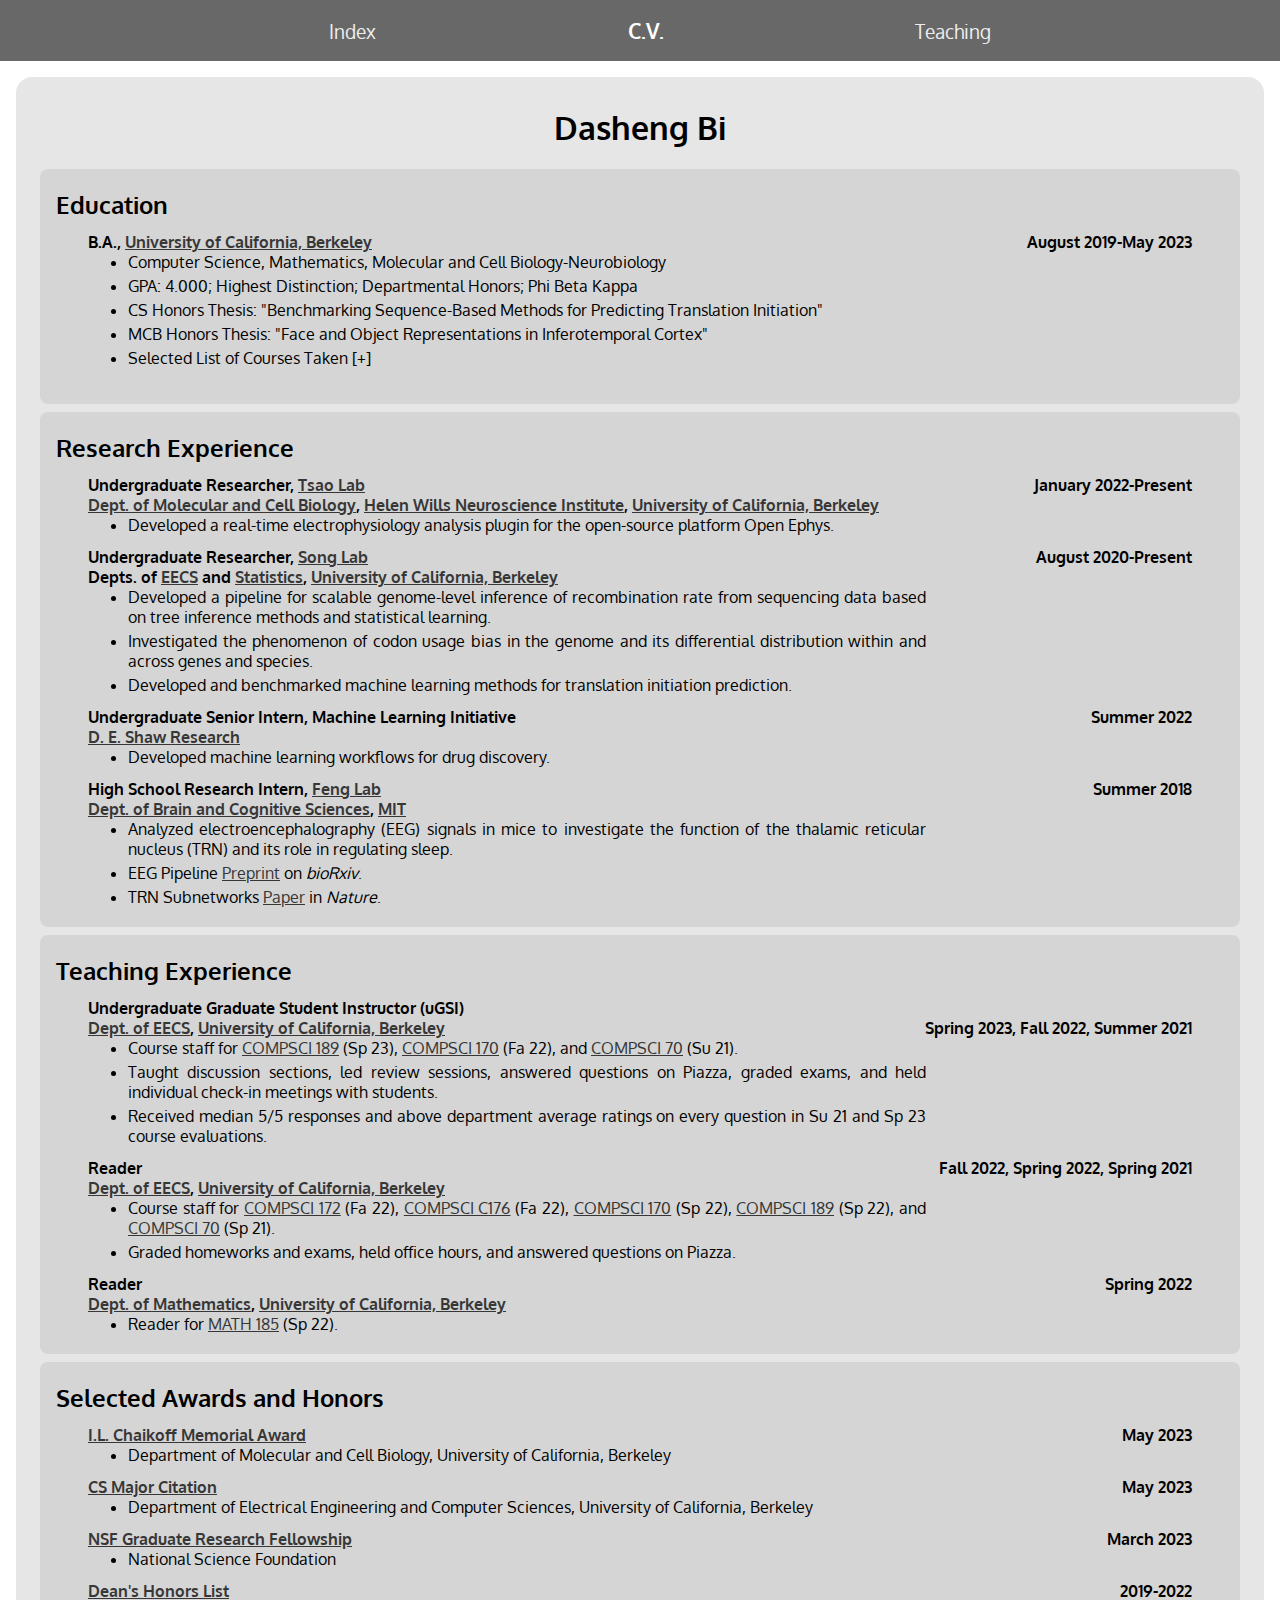
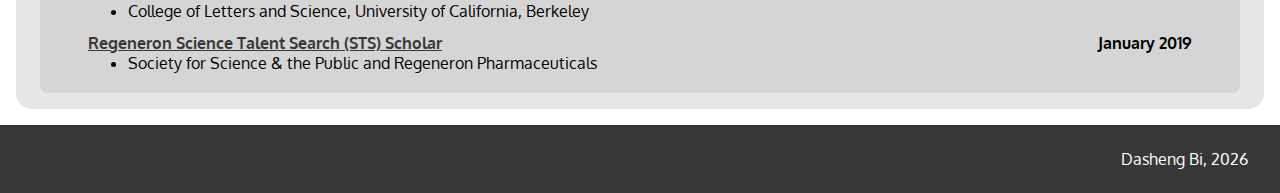
==== commit 8c027033: "update wording" ====
--- a/cv.html
+++ b/cv.html
@@ -21,11 +21,12 @@
 		<center>
 			<h1>Dasheng Bi</h1>
 		</center>
-		<div class="subcard">
+		<!-- <div class="subcard"> -->
+			<div class="subcard">
 			<h2 class="cvtitle">Education</h2>
 			<div class="indent">
 				<h4 class="lralign cvitem">
-					B.A., University of California, Berkeley
+					B.A., <a href="https://www.berkeley.edu/" class="texta">University of California, Berkeley</a>
 					<span>August 2019-May 2023</span>
 				</h4>
 				<ul class="cvlist">
@@ -235,18 +236,11 @@
 					</li>
 				</ul>
 			</div>
+			</div>
 			
+			<div class="subcard">
 			<h2 class="cvtitle">Research Experience</h2>
 			<div class="indent">
-				<h4 class="lralign cvitem">
-					Undergraduate Senior Intern, Machine Learning Initiative
-					<span>Summer 2022</span>
-					<br>
-					<a href="https://www.deshawresearch.com/" class=texta>D. E. Shaw Research</a>
-				</h4>
-				<ul class="cvlist">
-					<li>Developed machine learning workflows for drug discovery.</li>
-				</ul>
 				<h4 class="lralign cvitem">
 					Undergraduate Researcher,
 					<a href="https://tsaolab.berkeley.edu/" class=texta>
@@ -274,6 +268,15 @@
 					<li>Developed and benchmarked machine learning methods for translation initiation prediction.</li>
 				</ul>
 				<h4 class="lralign cvitem">
+					Undergraduate Senior Intern, Machine Learning Initiative
+					<span>Summer 2022</span>
+					<br>
+					<a href="https://www.deshawresearch.com/" class=texta>D. E. Shaw Research</a>
+				</h4>
+				<ul class="cvlist">
+					<li>Developed machine learning workflows for drug discovery.</li>
+				</ul>
+				<h4 class="lralign cvitem">
 					High School Research Intern,
 					<a href="https://fenglaboratory.org/" class=texta>
 						Feng Lab
@@ -288,25 +291,27 @@
 					<li>TRN Subnetworks <a href="https://doi.org/10.1038/s41586-020-2504-5" class="texta">Paper</a> in <em>Nature</em>.</li>
 				</ul>
 			</div>
+			</div>
 			
-			<h2 class="cvtitle">Teaching Positions</h2>
+			<div class="subcard">
+			<h2 class="cvtitle">Teaching Experience</h2>
 			<div class="indent">
 				<h4 class="lralign cvitem">
 					Undergraduate Graduate Student Instructor (uGSI)
 					<br>
-					Dept. of EECS, University of California, Berkeley
-					<span>Spring 2023, Fall 2022, Summer 2020</span>
-				</h4>
-				<ul class="cvlist">
-					<li>Course staff for <a href="https://www.su21.eecs70.org/" class="texta">COMPSCI 70</a> (Su 20), <a href="https://cs170.org/" class=texta>COMPSCI 170</a> (Fa 22), and <a href="https://people.eecs.berkeley.edu/~jrs/189/" class=texta>COMPSCI 189</a> (Sp 23).</li>
+					<a href="https://eecs.berkeley.edu/" class=texta>Dept. of EECS</a>, <a href="https://www.berkeley.edu/" class="texta">University of California, Berkeley</a>
+					<span>Spring 2023, Fall 2022, Summer 2021</span>
+				</h4>
+				<ul class="cvlist">
+					<li>Course staff for <a href="https://people.eecs.berkeley.edu/~jrs/189/" class=texta>COMPSCI 189</a> (Sp 23), <a href="https://cs170.org/" class=texta>COMPSCI 170</a> (Fa 22), and <a href="https://www.su21.eecs70.org/" class="texta">COMPSCI 70</a> (Su 21).</li>
 					<li>Taught discussion sections, led review sessions, answered questions on Piazza, graded exams, and held individual check-in meetings with students.</li>
-					<li>Received median 5/5 responses and above department average ratings on every question in Su 20 and Sp 23 course evaluations.</li>
+					<li>Received median 5/5 responses and above department average ratings on every question in Su 21 and Sp 23 course evaluations.</li>
 				</ul>
 				<h4 class="lralign cvitem">
 					Reader
 					<span>Fall 2022, Spring 2022, Spring 2021</span>
 					<br>
-					Dept. of EECS, University of California, Berkeley
+					<a href="https://eecs.berkeley.edu/" class=texta>Dept. of EECS</a>, <a href="https://www.berkeley.edu/" class="texta">University of California, Berkeley</a>
 				</h4>
 				<ul class="cvlist">
 					<li>Course staff for <a href="https://classes.berkeley.edu/content/2022-fall-compsci-172-001-lec-001" class=texta>COMPSCI 172</a> (Fa 22), <a href="https://classes.berkeley.edu/content/2022-fall-compsci-c176-001-lec-001" class=texta>COMPSCI C176</a> (Fa 22), <a href="https://cs170.org/" class="texta">COMPSCI 170</a> (Sp 22), <a href="https://www.eecs189.org/" class="texta">COMPSCI 189</a> (Sp 22), and <a href="https://www.sp21.eecs70.org/" class="texta">COMPSCI 70</a> (Sp 21).</li>
@@ -316,57 +321,55 @@
 					Reader
 					<span>Spring 2022</span>
 					<br>
-					Dept. of Mathematics, University of California, Berkeley
-				</h4>
-				<ul class="cvlist">
-					<li>Reader for <a href="https://classes.berkeley.edu/content/2022-spring-math-185-001-lec-001" class="texta">MATH 185</a>.</li>
-				</ul>
-			</div>
-			
+					<a href="https://math.berkeley.edu/" class="texta">Dept. of Mathematics</a>, <a href="https://www.berkeley.edu/" class="texta">University of California, Berkeley</a>
+				</h4>
+				<ul class="cvlist">
+					<li>Reader for <a href="https://classes.berkeley.edu/content/2022-spring-math-185-001-lec-001" class="texta">MATH 185</a> (Sp 22).</li>
+				</ul>
+			</div>
+			</div>
+
+			<div class="subcard">
 			<h2 class="cvtitle">Selected Awards and Honors</h2>
 			<div class="indent">
 				<h4 class="lralign cvitem">
-					I.L. Chaikoff Memorial Award
+					<a href="https://mcb.berkeley.edu/undergrad/major/honors-program/awards#:~:text=I.L.%20Chaikoff,and%20Neurobiology%20emphases." class="texta">I.L. Chaikoff Memorial Award</a>
 					<span>May 2023</span>
 				</h4>
 				<ul class="cvlist">
 					<li>Department of Molecular and Cell Biology, University of California, Berkeley</li>
-					<li><a href="https://mcb.berkeley.edu/undergrad/major/honors-program/awards" class="texta">Description</a> from the MCB Department.</li>
-				</ul>
-				<h4 class="lralign cvitem">
-					CS Major Citation
+				</ul>
+				<h4 class="lralign cvitem">
+					<a href="https://www2.eecs.berkeley.edu/Students/Awards/114/" class="texta">CS Major Citation</a>
 					<span>May 2023</span>
 				</h4>
 				<ul class="cvlist">
 					<li>Department of Electrical Engineering and Computer Sciences, University of California, Berkeley</li>
-					<li><a href="https://www2.eecs.berkeley.edu/Students/Awards/114/" class="texta">Description</a> from the EECS Department.</li>
-				</ul>
-				<h4 class="lralign cvitem">
-					NSF Graduate Research Fellowship
+				</ul>
+				<h4 class="lralign cvitem">
+					<a href="https://www.nsfgrfp.org/" class="texta">NSF Graduate Research Fellowship</a>
 					<span>March 2023</span>
 				</h4>
 				<ul class="cvlist">
 					<li>National Science Foundation</li>
-					<li><a href="https://www.nsfgrfp.org/" class="texta">Description</a> from the Program.</li>
-				</ul>
-				<h4 class="lralign cvitem">
-					Dean's Honors List
-					<span>Fall 2022/2021/2020/2019, Spring 2022/2021</span>
+				</ul>
+				<h4 class="lralign cvitem">
+					<a href="https://lsadvising.berkeley.edu/policies/deans-listhonors" class="texta">Dean's Honors List</a>
+					<span>2019-2022</span>
 				</h4>
 				<ul class="cvlist">
 					<li>College of Letters and Science, University of California, Berkeley</li>
-					<li><a href="https://lsadvising.berkeley.edu/policies/deans-listhonors" class="texta">Description</a> from the College of Letters and Science.</li>
-				</ul>
-				<h4 class="lralign cvitem">
-					Regeneron Science Talent Search (STS) Scholar
+				</ul>
+				<h4 class="lralign cvitem">
+					<a href="https://www.societyforscience.org/blog/300-u-s-high-school-students-named-as-scholars-in-regeneron-science-talent-search-2019/" class="texta">Regeneron Science Talent Search (STS) Scholar</a>
 					<span>January 2019</span>
 				</h4>
 				<ul class="cvlist">
 					<li>Society for Science & the Public and Regeneron Pharmaceuticals</li>
-					<li><a href="https://www.societyforscience.org/blog/300-u-s-high-school-students-named-as-scholars-in-regeneron-science-talent-search-2019/" class="texta">Press release</a> from the Society for Science & the Public.</li>
-				</ul>
-			</div>
-		</div>
+				</ul>
+			</div>
+			</div>
+		<!-- </div> -->
 	</div>
 </body>
 
--- a/style.css
+++ b/style.css
@@ -50,14 +50,16 @@
 	padding: 0 10%;
 }
 div.card {
-	margin: 0;
-	padding: 0.5em 2em 0.5em 2em;
+	margin: 1em 1em;
+	padding: 0.5em 1.5em 0.5em 1.5em;
 	background-color: #E6E6E6;
+	border-radius: 1em;
 }
 div.subcard {
 	padding: 0.5em 1em 0.5em 1em;
 	margin: 0.5em 0em;
-	background-color: #D5D5D5; 
+	background-color: #D5D5D5;
+	border-radius: 0.5em;
 }
 div.indent {
 	padding: 0em 2em;
